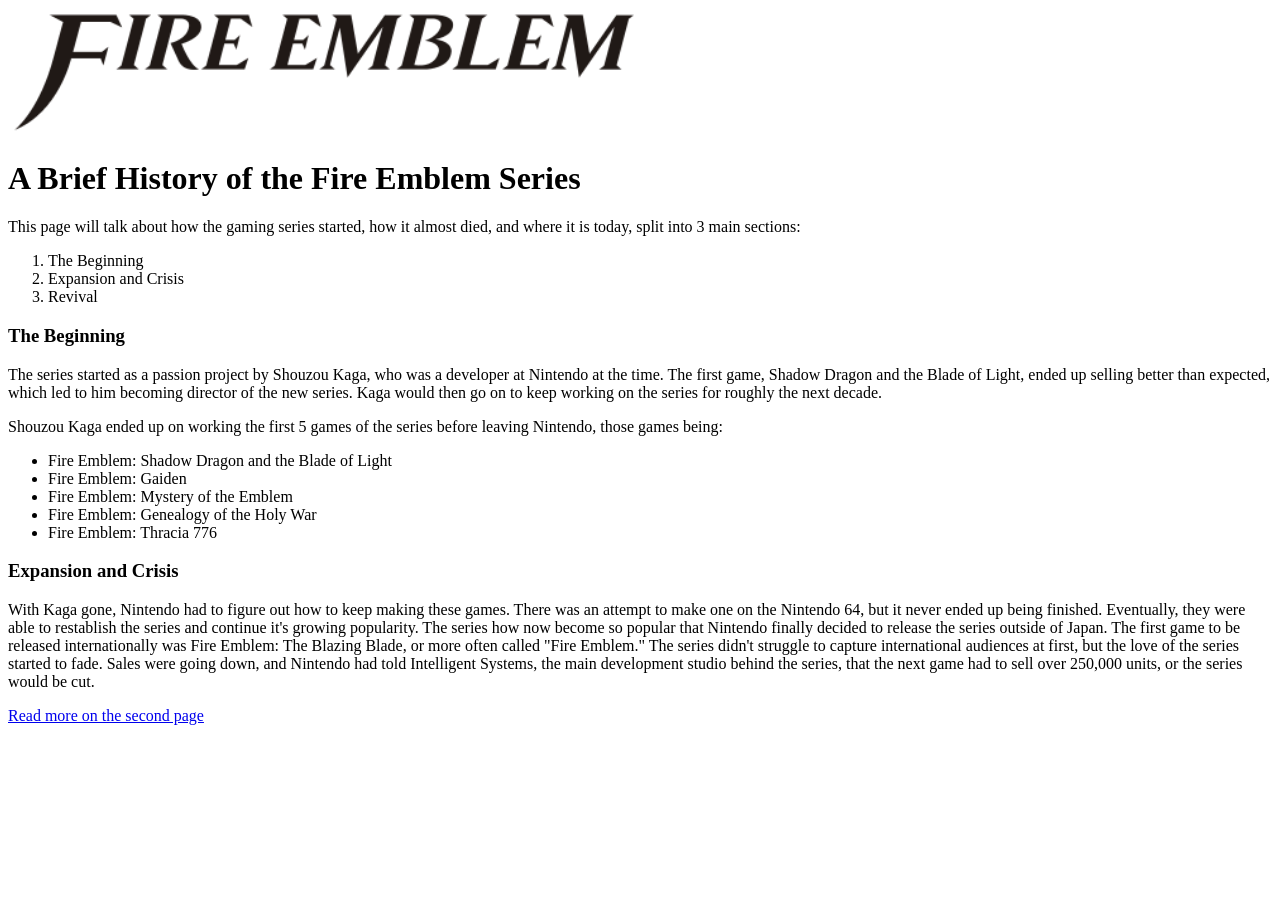
==== index.html @ 95d88c78 "Added semantic structure to both pages" ====
<!DOCTYPE html>
<html lang="en">
<head>
    <meta charset="UTF-8">
    <meta name="viewport" content="width=device-width, initial-scale=1.0">
    <title>Document</title>
</head>
<body>
    <header>
        <!-- The main title of the page, tells the purpose of the webpage as well as showing the franchise logo and an outline of the article. -->
        <img src="./images/Fire_Emblem_logo.svg.webp" alt="An image of the Fire Emblem Logo, as it has been seen since Fire Emblem: Awakening"
            width=50% />
        <h1>A Brief History of the Fire Emblem Series</h1>
        <p>This page will talk about how the gaming series started, how it almost died, and where it is today, split into 3 main sections:</p>
        <ol>
            <li>The Beginning</li>
            <li>Expansion and Crisis</li>
            <li>Revival</li>
        </ol>
    </header>
    <main>
        <article>
            <section>
                <!-- This part talks about the history of the series for about the first 10 years of it's existance -->
                <h3>The Beginning</h3>
                <p>The series started as a passion project by Shouzou Kaga, who was a developer at Nintendo at the time.
             The first game, Shadow Dragon and the Blade of Light, ended up selling better than expected, which led to him becoming director of the new series.
            Kaga would then go on to keep working on the series for roughly the next decade.</p>
                <!-- This shows a list of the 5 Fire Emblem games that were developed by Shouzou Kaga-->
                <p>Shouzou Kaga ended up on working the first 5 games of the series before leaving Nintendo, those games being:</p>
                    <ul>
                        <li>Fire Emblem: Shadow Dragon and the Blade of Light</li>
                        <li>Fire Emblem: Gaiden</li>
                        <li>Fire Emblem: Mystery of the Emblem</li>
                        <li>Fire Emblem: Genealogy of the Holy War</li>
                        <li>Fire Emblem: Thracia 776</li>
                    </ul>
            </section>
            <section>
                 <!-- This part explains the series history from roughly 2000 t0 2012-->
                <h3> Expansion and Crisis</h3>
                <p>With Kaga gone, Nintendo had to figure out how to keep making these games. There was an attempt to make one on the Nintendo 64, but it never ended up being finished.
                Eventually, they were able to restablish the series and continue it's growing popularity. The series how now become so popular that Nintendo finally decided to release the series outside of Japan.
                The first game to be released internationally was Fire Emblem: The Blazing Blade, or more often called "Fire Emblem." 
                The series didn't struggle to capture international audiences at first, but the love of the series started to fade.
                Sales were going down, and Nintendo had told Intelligent Systems, the main development studio behind the series, that the next game had to sell over 250,000 units, or the series would be cut.
                </p>
            </section>
        </article>
        <footer>
            <!-- A link to the second page, where the story will be finished-->
            <a href="page2.html">Read more on the second page</a>
        </footer>
    </main>
</body>
</html>
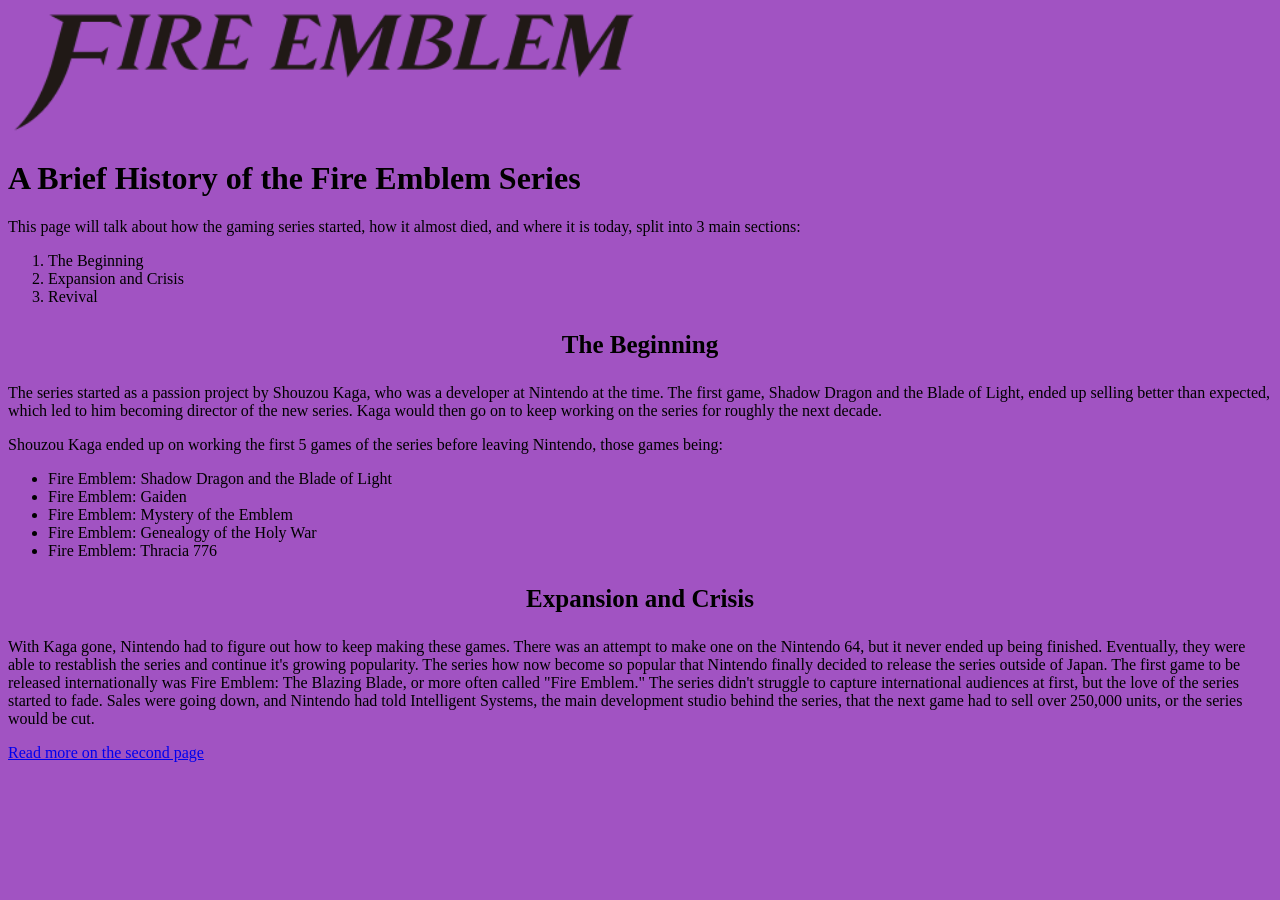
==== commit 96d3f332: "Created style.css and linked it to both .html files. Changed background colors and refined the h3 he" ====
--- a/index.html
+++ b/index.html
@@ -4,6 +4,7 @@
     <meta charset="UTF-8">
     <meta name="viewport" content="width=device-width, initial-scale=1.0">
     <title>Document</title>
+    <link rel="stylesheet" href="./css/style.css" />
 </head>
 <body>
     <header>
--- a/css/style.css
+++ b/css/style.css
@@ -0,0 +1,11 @@
+header {
+    background-color: rgb(161, 83, 194)
+}
+body {
+    background-color: rgb(161, 83, 194)
+}
+h3 {
+    text-align: center;
+    font-size: 25px;
+    font-family:Georgia, 'Times New Roman', Times, serif;
+}
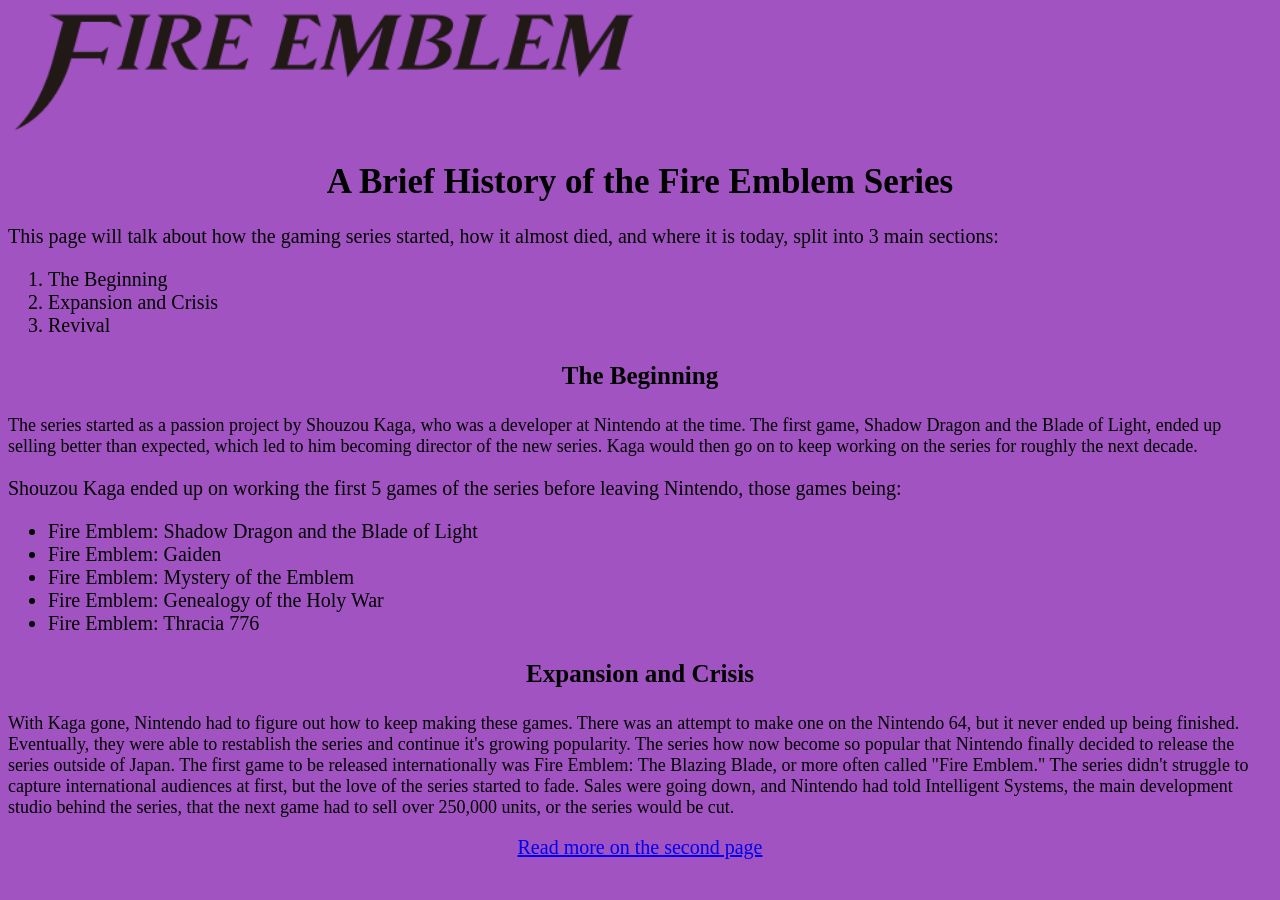
==== commit c9e68d35: "updated the style.css file to make changes to the classes and ids of the html files, as well as to s" ====
--- a/index.html
+++ b/index.html
@@ -7,28 +7,28 @@
     <link rel="stylesheet" href="./css/style.css" />
 </head>
 <body>
-    <header>
+    <header id="page-header">
         <!-- The main title of the page, tells the purpose of the webpage as well as showing the franchise logo and an outline of the article. -->
         <img src="./images/Fire_Emblem_logo.svg.webp" alt="An image of the Fire Emblem Logo, as it has been seen since Fire Emblem: Awakening"
             width=50% />
         <h1>A Brief History of the Fire Emblem Series</h1>
-        <p>This page will talk about how the gaming series started, how it almost died, and where it is today, split into 3 main sections:</p>
+        <p class="prelist">This page will talk about how the gaming series started, how it almost died, and where it is today, split into 3 main sections:</p>
         <ol>
             <li>The Beginning</li>
             <li>Expansion and Crisis</li>
             <li>Revival</li>
         </ol>
     </header>
-    <main>
-        <article>
-            <section>
+    <main id ="first_page_content">
+        <article id="opening_paragraphs">
+            <section id="the-beginning">
                 <!-- This part talks about the history of the series for about the first 10 years of it's existance -->
                 <h3>The Beginning</h3>
-                <p>The series started as a passion project by Shouzou Kaga, who was a developer at Nintendo at the time.
+                <p class="paragraph">The series started as a passion project by Shouzou Kaga, who was a developer at Nintendo at the time.
              The first game, Shadow Dragon and the Blade of Light, ended up selling better than expected, which led to him becoming director of the new series.
             Kaga would then go on to keep working on the series for roughly the next decade.</p>
                 <!-- This shows a list of the 5 Fire Emblem games that were developed by Shouzou Kaga-->
-                <p>Shouzou Kaga ended up on working the first 5 games of the series before leaving Nintendo, those games being:</p>
+                <p class="prelist">Shouzou Kaga ended up on working the first 5 games of the series before leaving Nintendo, those games being:</p>
                     <ul>
                         <li>Fire Emblem: Shadow Dragon and the Blade of Light</li>
                         <li>Fire Emblem: Gaiden</li>
@@ -37,10 +37,10 @@
                         <li>Fire Emblem: Thracia 776</li>
                     </ul>
             </section>
-            <section>
+            <section id="expansion-and-crisis">
                  <!-- This part explains the series history from roughly 2000 t0 2012-->
                 <h3> Expansion and Crisis</h3>
-                <p>With Kaga gone, Nintendo had to figure out how to keep making these games. There was an attempt to make one on the Nintendo 64, but it never ended up being finished.
+                <p class="paragraph">With Kaga gone, Nintendo had to figure out how to keep making these games. There was an attempt to make one on the Nintendo 64, but it never ended up being finished.
                 Eventually, they were able to restablish the series and continue it's growing popularity. The series how now become so popular that Nintendo finally decided to release the series outside of Japan.
                 The first game to be released internationally was Fire Emblem: The Blazing Blade, or more often called "Fire Emblem." 
                 The series didn't struggle to capture international audiences at first, but the love of the series started to fade.
@@ -48,7 +48,7 @@
                 </p>
             </section>
         </article>
-        <footer>
+        <footer id="link1">
             <!-- A link to the second page, where the story will be finished-->
             <a href="page2.html">Read more on the second page</a>
         </footer>
--- a/css/style.css
+++ b/css/style.css
@@ -8,4 +8,28 @@
     text-align: center;
     font-size: 25px;
     font-family:Georgia, 'Times New Roman', Times, serif;
-}+}
+h1 {
+    text-align: center;
+    font-size: 35px;
+}
+ol {
+    font-size: 20px;
+}
+ul {
+    font-size: 20px;
+}
+.prelist {
+    font-size: 20px;
+}
+.paragraph {
+    font-size: 18px;
+}
+#link1 {
+    font-size: 20px;
+    text-align: center;
+}
+#link2 {
+    font-size: 20px;
+    text-align: center;
+}
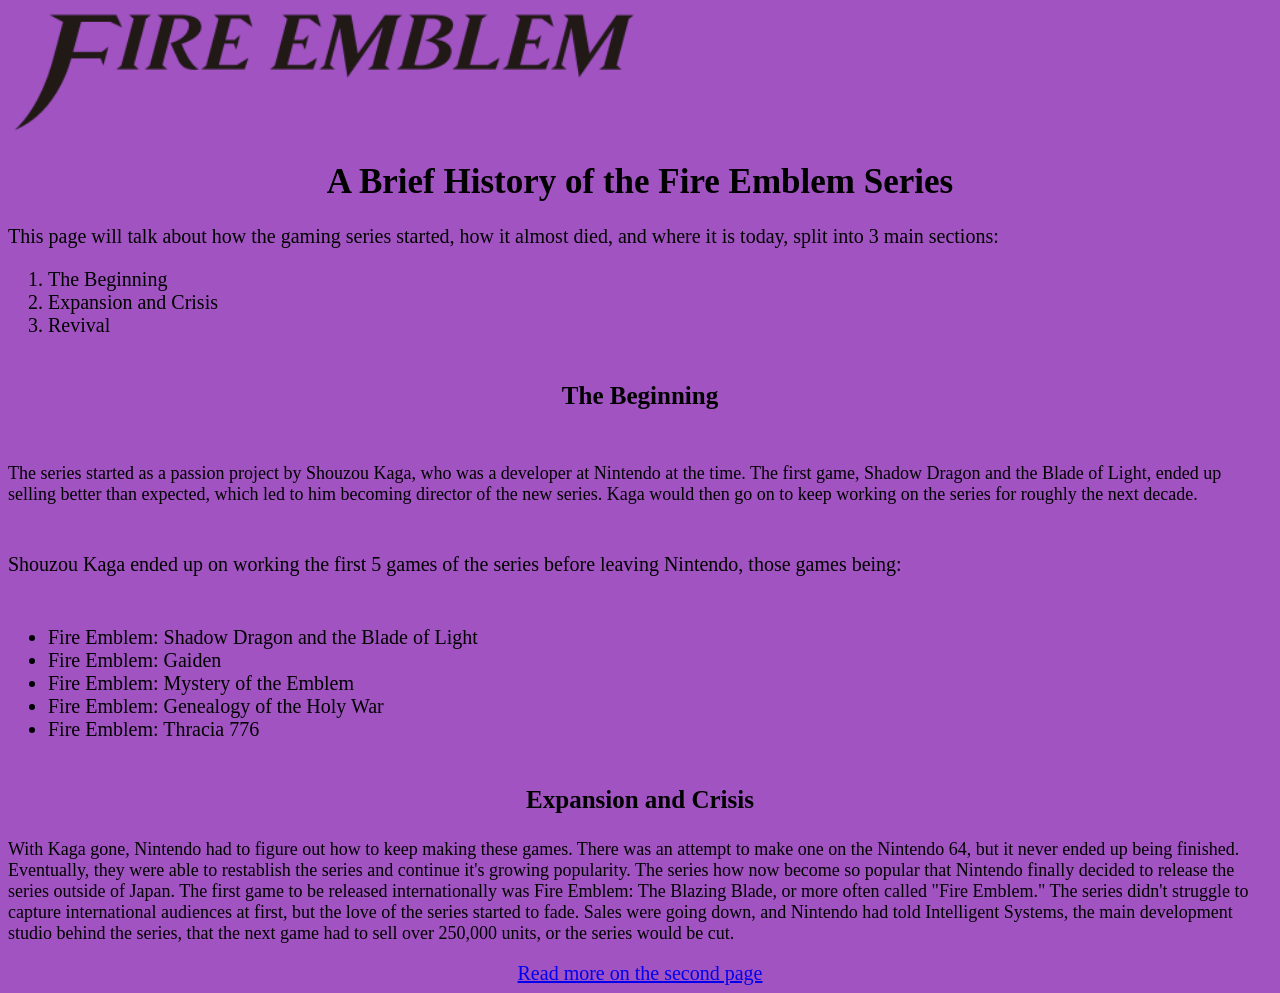
==== commit 77e9742f: "Added a flexbox to index.html and styled it in style.css" ====
--- a/index.html
+++ b/index.html
@@ -13,7 +13,7 @@
             width=50% />
         <h1>A Brief History of the Fire Emblem Series</h1>
         <p class="prelist">This page will talk about how the gaming series started, how it almost died, and where it is today, split into 3 main sections:</p>
-        <ol>
+        <ol id="list1">
             <li>The Beginning</li>
             <li>Expansion and Crisis</li>
             <li>Revival</li>
@@ -29,7 +29,7 @@
             Kaga would then go on to keep working on the series for roughly the next decade.</p>
                 <!-- This shows a list of the 5 Fire Emblem games that were developed by Shouzou Kaga-->
                 <p class="prelist">Shouzou Kaga ended up on working the first 5 games of the series before leaving Nintendo, those games being:</p>
-                    <ul>
+                    <ul id="list2">
                         <li>Fire Emblem: Shadow Dragon and the Blade of Light</li>
                         <li>Fire Emblem: Gaiden</li>
                         <li>Fire Emblem: Mystery of the Emblem</li>
--- a/css/style.css
+++ b/css/style.css
@@ -33,3 +33,9 @@
     font-size: 20px;
     text-align: center;
 }
+#the-beginning {
+    display: flex;
+    flex-direction: column;
+    gap: 10px;
+    justify-content: center;
+}
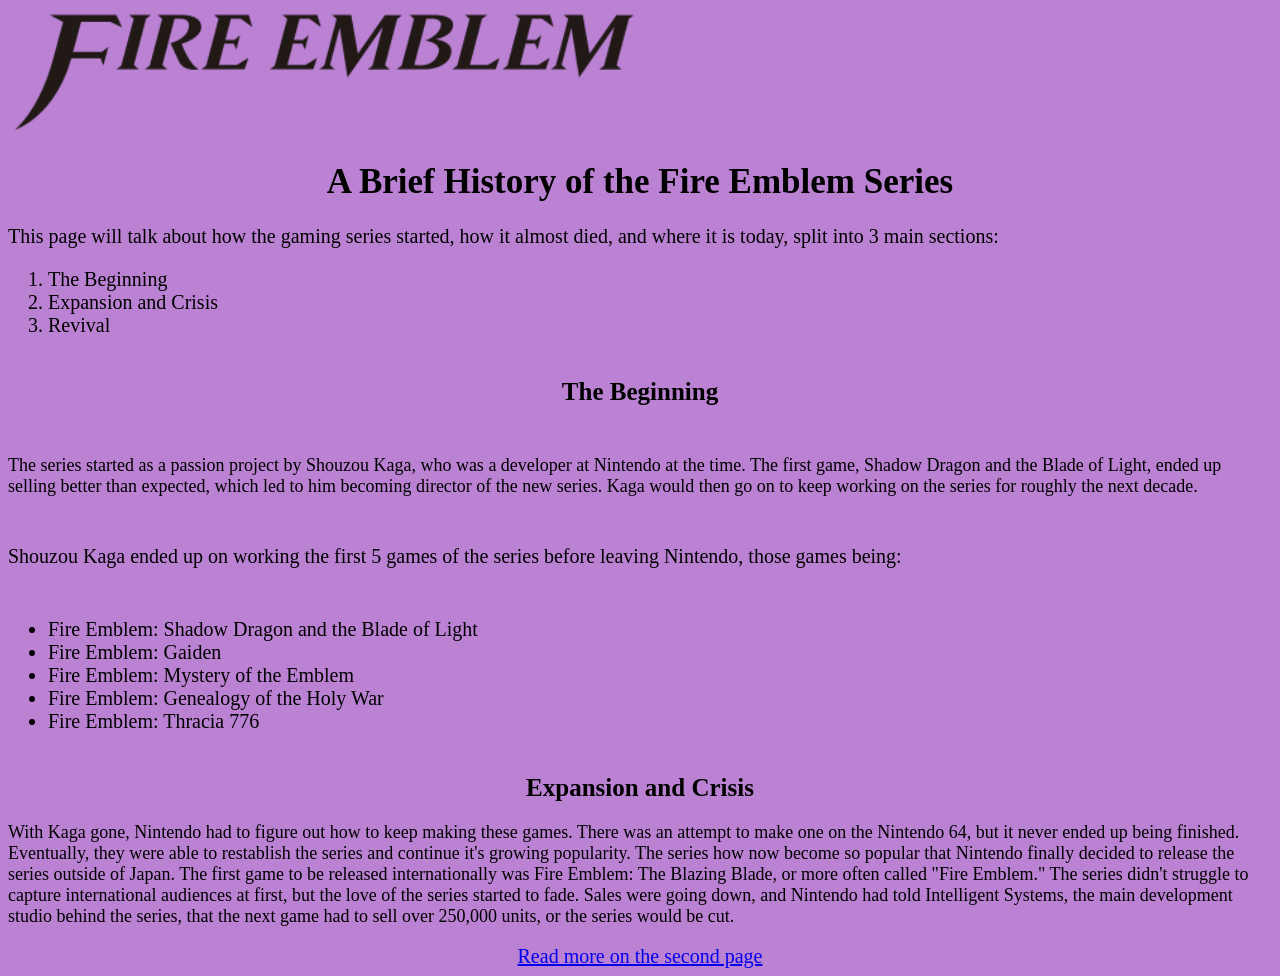
==== commit a738a8ff: "Changed the background color for easier reading, replaced h3 headers with h2 headers, and touched up" ====
--- a/index.html
+++ b/index.html
@@ -23,7 +23,7 @@
         <article id="opening_paragraphs">
             <section id="the-beginning">
                 <!-- This part talks about the history of the series for about the first 10 years of it's existance -->
-                <h3>The Beginning</h3>
+                <h2>The Beginning</h2>
                 <p class="paragraph">The series started as a passion project by Shouzou Kaga, who was a developer at Nintendo at the time.
              The first game, Shadow Dragon and the Blade of Light, ended up selling better than expected, which led to him becoming director of the new series.
             Kaga would then go on to keep working on the series for roughly the next decade.</p>
@@ -39,7 +39,7 @@
             </section>
             <section id="expansion-and-crisis">
                  <!-- This part explains the series history from roughly 2000 t0 2012-->
-                <h3> Expansion and Crisis</h3>
+                <h2> Expansion and Crisis</h2>
                 <p class="paragraph">With Kaga gone, Nintendo had to figure out how to keep making these games. There was an attempt to make one on the Nintendo 64, but it never ended up being finished.
                 Eventually, they were able to restablish the series and continue it's growing popularity. The series how now become so popular that Nintendo finally decided to release the series outside of Japan.
                 The first game to be released internationally was Fire Emblem: The Blazing Blade, or more often called "Fire Emblem." 
--- a/css/style.css
+++ b/css/style.css
@@ -1,10 +1,12 @@
+/* I chose this color because I thought it would look good as the background */
 header {
-    background-color: rgb(161, 83, 194)
+    background-color: rgb(187, 130, 211)
 }
 body {
-    background-color: rgb(161, 83, 194)
+    background-color: rgb(187, 130, 211)
 }
-h3 {
+/* I wanted to make sure the headers were all centered and looked big enough */
+h2 {
     text-align: center;
     font-size: 25px;
     font-family:Georgia, 'Times New Roman', Times, serif;
@@ -13,12 +15,14 @@
     text-align: center;
     font-size: 35px;
 }
+/*both lists needed to be upscaled to look better*/
 ol {
     font-size: 20px;
 }
 ul {
     font-size: 20px;
 }
+/*wanted the text in these sections to have a bit more size diversity*/
 .prelist {
     font-size: 20px;
 }
@@ -33,6 +37,7 @@
     font-size: 20px;
     text-align: center;
 }
+/* created a flexbox to make it a bit more vertical and nicer to look at */
 #the-beginning {
     display: flex;
     flex-direction: column;
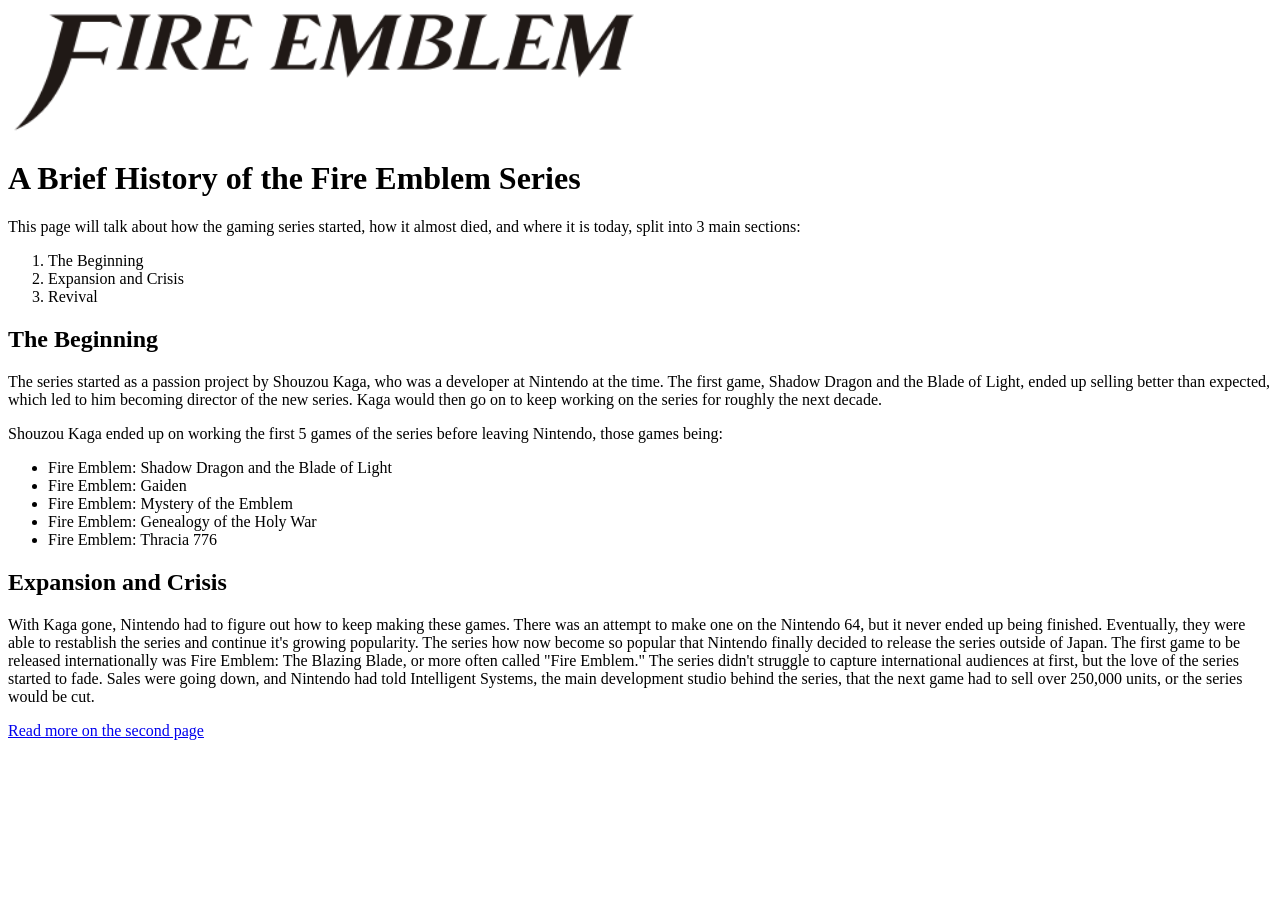
==== commit 9e0da5ad: "Commented out the css link for both pages and added the Bootstrap CDN to both pages" ====
--- a/index.html
+++ b/index.html
@@ -4,7 +4,12 @@
     <meta charset="UTF-8">
     <meta name="viewport" content="width=device-width, initial-scale=1.0">
     <title>Document</title>
-    <link rel="stylesheet" href="./css/style.css" />
+        <link=
+        href="https://cdn.jsdelivr.net/npm/bootstrap@5.3.3/dist/css/bootstrap.min.css"
+        rel="stylesheet"
+        integrity="sha384-QWTKZyjpPEjISv5WaRU9OFeRpok6YctnYmDr5pNlyT2bRjXh0JMhjY6hW+ALEwIH"
+        crossorigin="anonymous">
+   <!-- <link rel="stylesheet" href="./css/style.css" /> -->
 </head>
 <body>
     <header id="page-header">
--- a/css/style.css
+++ b/css/style.css
@@ -17,24 +17,27 @@
 }
 /*both lists needed to be upscaled to look better*/
 ol {
-    font-size: 20px;
+    font-size: 24px;
 }
 ul {
-    font-size: 20px;
+    font-size: 24px;
+}
+a {
+    color:rgb(0, 0, 0);
 }
 /*wanted the text in these sections to have a bit more size diversity*/
 .prelist {
-    font-size: 20px;
+    font-size: 24px;
 }
 .paragraph {
-    font-size: 18px;
+    font-size: 22px;
 }
 #link1 {
-    font-size: 20px;
+    font-size: 24px;
     text-align: center;
 }
 #link2 {
-    font-size: 20px;
+    font-size: 24px;
     text-align: center;
 }
 /* created a flexbox to make it a bit more vertical and nicer to look at */
@@ -43,4 +46,25 @@
     flex-direction: column;
     gap: 10px;
     justify-content: center;
+}
+/* media query that shrinks the font sizes for smaller screens */
+@media (max-width: 600px) {
+    ol{
+        font-size: 20px;
+    }
+    ul{
+        font-size: 20px;
+    }
+    .prelist {
+        font-size: 20px;
+    }
+    .paragraph {
+        font-size: 20px;
+    }
+    #link1 {
+        font-size: 20px;
+    }
+    #link2 {
+        font-size: 20px;
+    }
 }
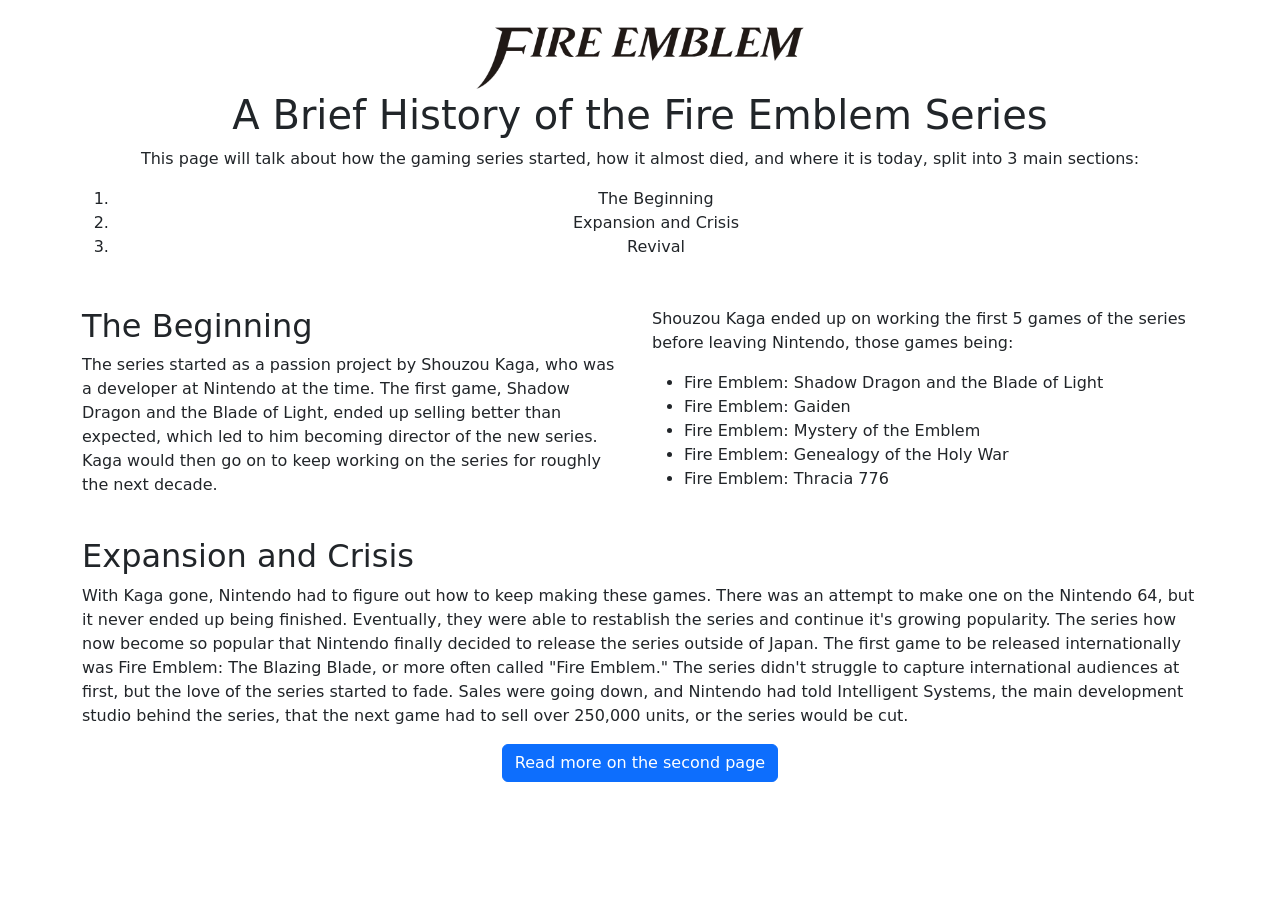
==== commit 4847a6ed: "Added bootstrap functionality to both html files" ====
--- a/index.html
+++ b/index.html
@@ -4,7 +4,7 @@
     <meta charset="UTF-8">
     <meta name="viewport" content="width=device-width, initial-scale=1.0">
     <title>Document</title>
-        <link=
+        <link
         href="https://cdn.jsdelivr.net/npm/bootstrap@5.3.3/dist/css/bootstrap.min.css"
         rel="stylesheet"
         integrity="sha384-QWTKZyjpPEjISv5WaRU9OFeRpok6YctnYmDr5pNlyT2bRjXh0JMhjY6hW+ALEwIH"
@@ -12,51 +12,57 @@
    <!-- <link rel="stylesheet" href="./css/style.css" /> -->
 </head>
 <body>
-    <header id="page-header">
-        <!-- The main title of the page, tells the purpose of the webpage as well as showing the franchise logo and an outline of the article. -->
-        <img src="./images/Fire_Emblem_logo.svg.webp" alt="An image of the Fire Emblem Logo, as it has been seen since Fire Emblem: Awakening"
-            width=50% />
-        <h1>A Brief History of the Fire Emblem Series</h1>
-        <p class="prelist">This page will talk about how the gaming series started, how it almost died, and where it is today, split into 3 main sections:</p>
-        <ol id="list1">
-            <li>The Beginning</li>
-            <li>Expansion and Crisis</li>
-            <li>Revival</li>
-        </ol>
-    </header>
-    <main id ="first_page_content">
-        <article id="opening_paragraphs">
-            <section id="the-beginning">
-                <!-- This part talks about the history of the series for about the first 10 years of it's existance -->
-                <h2>The Beginning</h2>
-                <p class="paragraph">The series started as a passion project by Shouzou Kaga, who was a developer at Nintendo at the time.
-             The first game, Shadow Dragon and the Blade of Light, ended up selling better than expected, which led to him becoming director of the new series.
-            Kaga would then go on to keep working on the series for roughly the next decade.</p>
-                <!-- This shows a list of the 5 Fire Emblem games that were developed by Shouzou Kaga-->
-                <p class="prelist">Shouzou Kaga ended up on working the first 5 games of the series before leaving Nintendo, those games being:</p>
-                    <ul id="list2">
-                        <li>Fire Emblem: Shadow Dragon and the Blade of Light</li>
-                        <li>Fire Emblem: Gaiden</li>
-                        <li>Fire Emblem: Mystery of the Emblem</li>
-                        <li>Fire Emblem: Genealogy of the Holy War</li>
-                        <li>Fire Emblem: Thracia 776</li>
-                    </ul>
-            </section>
-            <section id="expansion-and-crisis">
-                 <!-- This part explains the series history from roughly 2000 t0 2012-->
-                <h2> Expansion and Crisis</h2>
-                <p class="paragraph">With Kaga gone, Nintendo had to figure out how to keep making these games. There was an attempt to make one on the Nintendo 64, but it never ended up being finished.
-                Eventually, they were able to restablish the series and continue it's growing popularity. The series how now become so popular that Nintendo finally decided to release the series outside of Japan.
-                The first game to be released internationally was Fire Emblem: The Blazing Blade, or more often called "Fire Emblem." 
-                The series didn't struggle to capture international audiences at first, but the love of the series started to fade.
-                Sales were going down, and Nintendo had told Intelligent Systems, the main development studio behind the series, that the next game had to sell over 250,000 units, or the series would be cut.
-                </p>
-            </section>
-        </article>
-        <footer id="link1">
-            <!-- A link to the second page, where the story will be finished-->
-            <a href="page2.html">Read more on the second page</a>
-        </footer>
-    </main>
+    <div class="container mt-4">
+        <header id="page-header" class="text-center mb-5">
+            <!-- The main title of the page, tells the purpose of the webpage as well as showing the franchise logo and an outline of the article. -->
+            <img src="./images/Fire_Emblem_logo.svg.webp" alt="An image of the Fire Emblem Logo, as it has been seen since Fire Emblem: Awakening"
+                width=30% />
+            <h1>A Brief History of the Fire Emblem Series</h1>
+            <p class="prelist" class="lead">This page will talk about how the gaming series started, how it almost died, and where it is today, split into 3 main sections:</p>
+            <ol id="list1">
+                <li>The Beginning</li>
+                <li>Expansion and Crisis</li>
+                <li>Revival</li>
+            </ol>
+        </header>
+        <main id ="first_page_content">
+            <article id="opening_paragraphs">
+                <div class="row">                
+                    <section class="col-md-6 mb-4" id="the-beginning">
+                        <!-- This part talks about the history of the series for about the first 10 years of it's existance -->
+                        <h2>The Beginning</h2>
+                        <p class="paragraph">The series started as a passion project by Shouzou Kaga, who was a developer at Nintendo at the time.
+                        The first game, Shadow Dragon and the Blade of Light, ended up selling better than expected, which led to him becoming director of the new series.
+                        Kaga would then go on to keep working on the series for roughly the next decade.</p>
+                        <!-- This shows a list of the 5 Fire Emblem games that were developed by Shouzou Kaga-->
+                    </section>
+                    <section class="col-md-6 mb-4">
+                        <p class="prelist">Shouzou Kaga ended up on working the first 5 games of the series before leaving Nintendo, those games being:</p>
+                            <ul id="list2">
+                                <li>Fire Emblem: Shadow Dragon and the Blade of Light</li>
+                                <li>Fire Emblem: Gaiden</li>
+                                <li>Fire Emblem: Mystery of the Emblem</li>
+                                <li>Fire Emblem: Genealogy of the Holy War</li>
+                                <li>Fire Emblem: Thracia 776</li>
+                            </ul>
+                    </section>
+                </div>
+                    <section id="expansion-and-crisis">
+                        <!-- This part explains the series history from roughly 2000 t0 2012-->
+                        <h2> Expansion and Crisis</h2>
+                        <p class="paragraph">With Kaga gone, Nintendo had to figure out how to keep making these games. There was an attempt to make one on the Nintendo 64, but it never ended up being finished.
+                        Eventually, they were able to restablish the series and continue it's growing popularity. The series how now become so popular that Nintendo finally decided to release the series outside of Japan.
+                        The first game to be released internationally was Fire Emblem: The Blazing Blade, or more often called "Fire Emblem." 
+                        The series didn't struggle to capture international audiences at first, but the love of the series started to fade.
+                        Sales were going down, and Nintendo had told Intelligent Systems, the main development studio behind the series, that the next game had to sell over 250,000 units, or the series would be cut.
+                        </p>
+                    </section>
+             </article>
+            <footer id="link1" class="text-center">
+                <!-- A link to the second page, where the story will be finished-->
+                <a href="page2.html" class="btn btn-primary">Read more on the second page</a>
+            </footer>
+        </main>
+    </div>
 </body>
 </html>
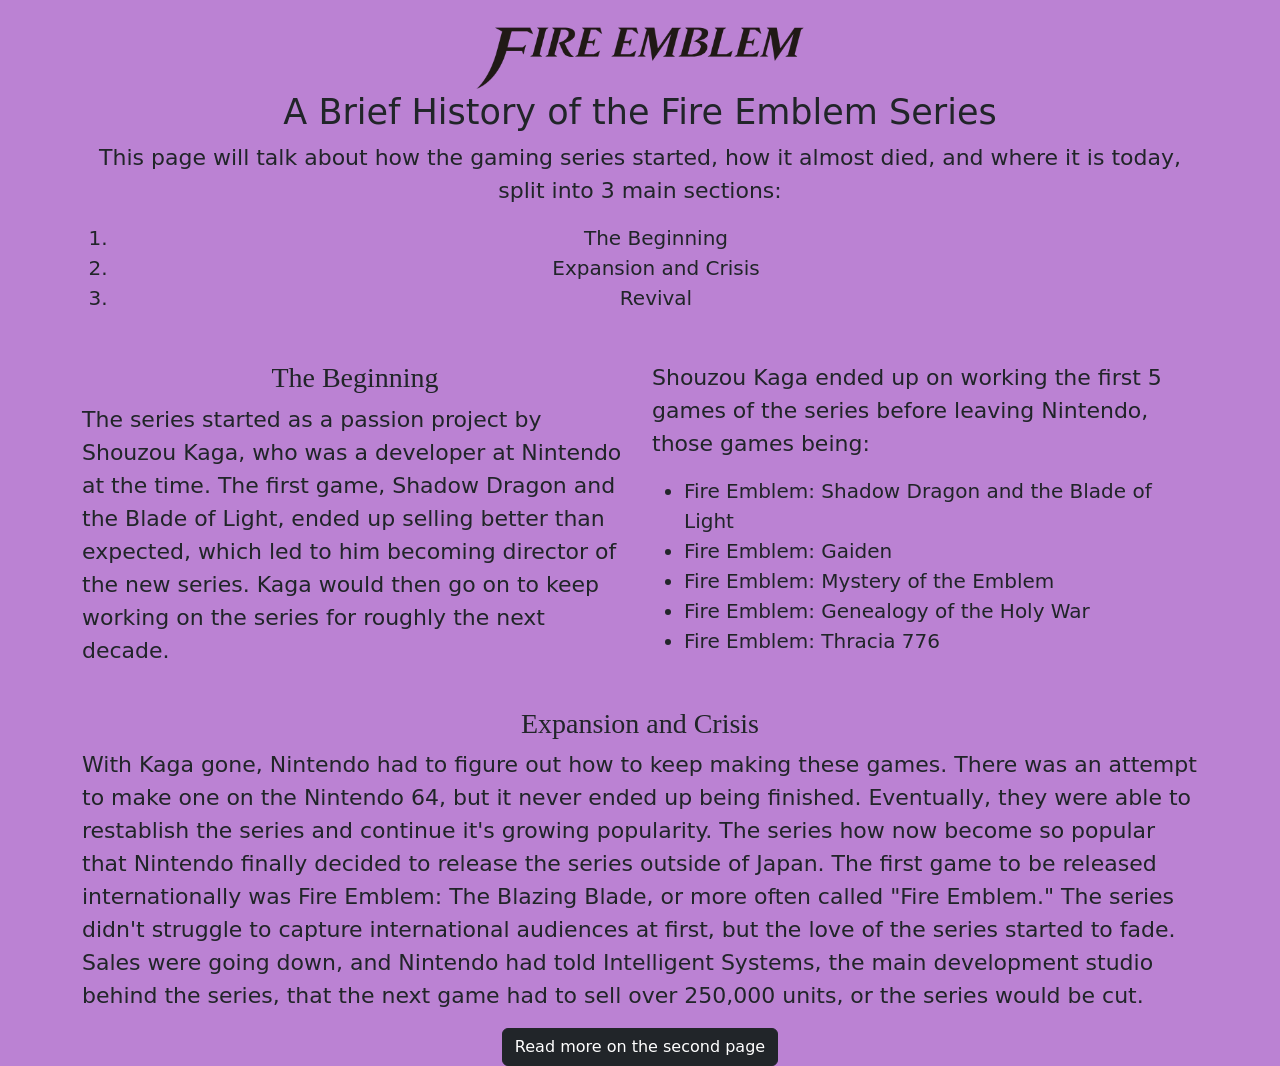
==== commit 056473cb: "Refactored the style.css file, removing unescessary code and editing some font sizes. Changed the bu" ====
--- a/index.html
+++ b/index.html
@@ -9,7 +9,7 @@
         rel="stylesheet"
         integrity="sha384-QWTKZyjpPEjISv5WaRU9OFeRpok6YctnYmDr5pNlyT2bRjXh0JMhjY6hW+ALEwIH"
         crossorigin="anonymous">
-   <!-- <link rel="stylesheet" href="./css/style.css" /> -->
+   <link rel="stylesheet" href="./css/style.css" />
 </head>
 <body>
     <div class="container mt-4">
@@ -58,9 +58,9 @@
                         </p>
                     </section>
              </article>
-            <footer id="link1" class="text-center">
+            <footer class="text-center">
                 <!-- A link to the second page, where the story will be finished-->
-                <a href="page2.html" class="btn btn-primary">Read more on the second page</a>
+                <a href="page2.html" class="btn btn-dark">Read more on the second page</a>
             </footer>
         </main>
     </div>
--- a/css/style.css
+++ b/css/style.css
@@ -8,44 +8,25 @@
 /* I wanted to make sure the headers were all centered and looked big enough */
 h2 {
     text-align: center;
-    font-size: 25px;
+    font-size: 28px;
     font-family:Georgia, 'Times New Roman', Times, serif;
 }
 h1 {
-    text-align: center;
     font-size: 35px;
 }
 /*both lists needed to be upscaled to look better*/
 ol {
-    font-size: 24px;
+    font-size: 20px;
 }
 ul {
-    font-size: 24px;
-}
-a {
-    color:rgb(0, 0, 0);
+    font-size: 20px;
 }
 /*wanted the text in these sections to have a bit more size diversity*/
 .prelist {
-    font-size: 24px;
+    font-size: 22px;
 }
 .paragraph {
     font-size: 22px;
-}
-#link1 {
-    font-size: 24px;
-    text-align: center;
-}
-#link2 {
-    font-size: 24px;
-    text-align: center;
-}
-/* created a flexbox to make it a bit more vertical and nicer to look at */
-#the-beginning {
-    display: flex;
-    flex-direction: column;
-    gap: 10px;
-    justify-content: center;
 }
 /* media query that shrinks the font sizes for smaller screens */
 @media (max-width: 600px) {
